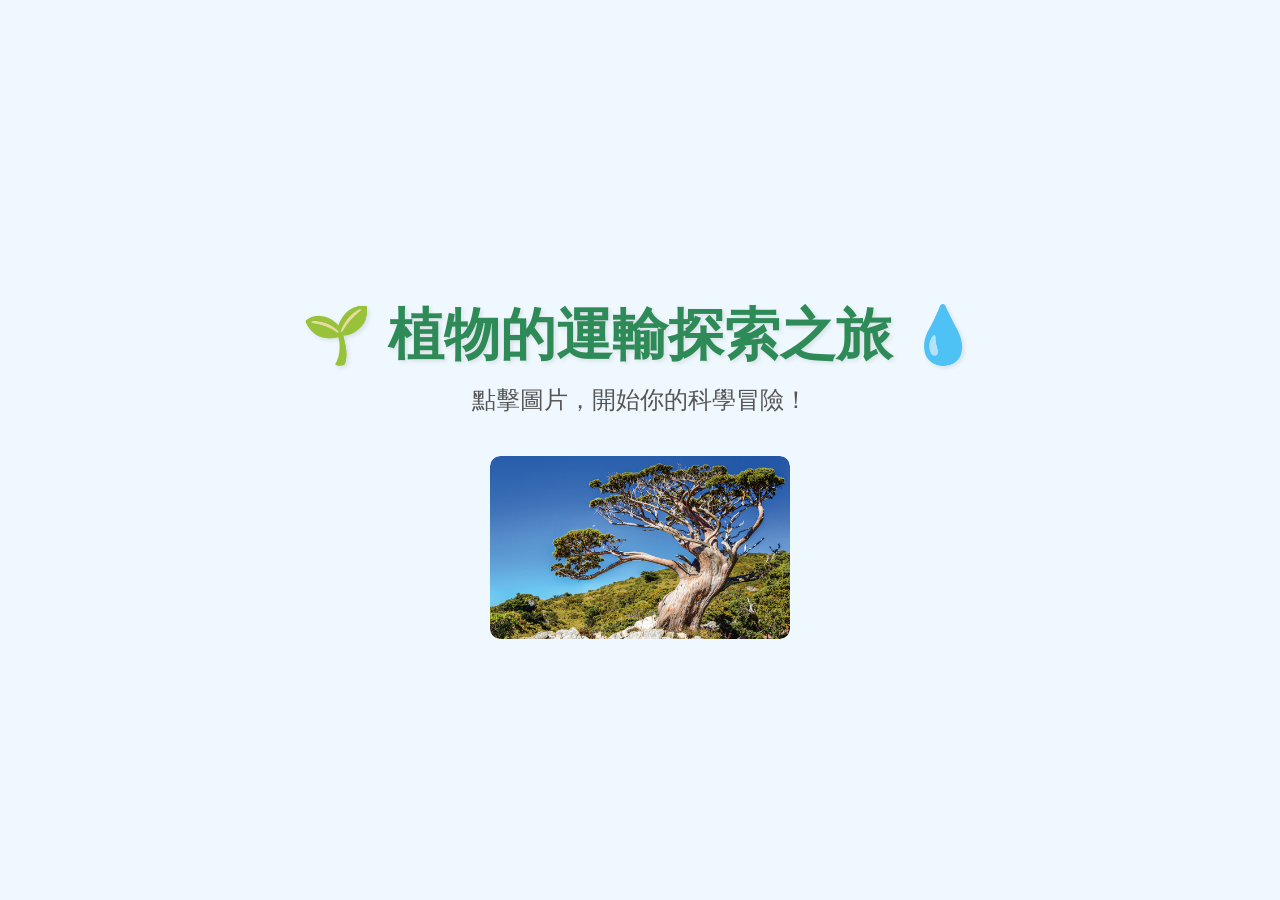
==== index.html @ 2b8f7c24 "Add files via upload" ====
<!DOCTYPE html>
<html lang="zh-Hant">
<head>
    <meta charset="UTF-8">
    <meta name="viewport" content="width=device-width, initial-scale=1.0">
    <title>植物的運輸探索之旅</title>
    <style>
        /* 設置全螢幕背景和基本文字樣式 */
        body {
            margin: 0;
            padding: 0;
            height: 100vh; /* 視埠高度 */
            display: flex; /* 啟用 Flexbox */
            flex-direction: column; /* 垂直排列 */
            justify-content: center; /* 垂直居中內容 */
            align-items: center; /* 水平居中內容 */
            font-family: '微軟正黑體', 'Microsoft JhengHei', sans-serif;
            background-color: #f0f8ff; /* 淺藍色背景 */
            color: #333;
            text-align: center; /* 確保內部文字置中 */
        }

        /* 標題區塊樣式 */
        .header-content {
            margin-bottom: 40px;
        }

        /* 大標題樣式 */
        h1 {
            font-size: 3.5em; /* 較大的字體 */
            color: #2e8b57; /* 墨綠色 */
            margin-bottom: 10px;
            text-shadow: 2px 2px 4px rgba(0, 0, 0, 0.1);
        }

        /* 副標題樣式 */
        p {
            font-size: 1.5em;
            color: #555;
            margin: 0;
        }

        /* 圖片按鈕樣式 (使用 <a> 標籤模擬按鈕) */
        .image-button {
            display: inline-block; /* 允許應用寬度和過渡效果 */
            border: none; /* 無邊框 */
            background: none; /* 無背景 */
            cursor: pointer; /* 鼠標變為手形 */
            padding: 0;
            transition: transform 0.2s, box-shadow 0.2s; /* 添加過渡效果 */
            outline: none; /* 移除預設焦點外框 */
            border-radius: 10px; /* 輕微圓角 */
            overflow: hidden; /* 確保陰影適用於整個按鈕區域 */
        }

        /* 圖片樣式 */
        .image-button img {
            width: 300px; /* 圖片寬度，可調整 */
            height: auto;
            display: block;
            border-radius: 10px; /* 輕微圓角 */
            box-shadow: 0 4px 8px rgba(0, 0, 0, 0.2); /* 預設陰影 */
        }

        /* 滑鼠懸停和焦點時的效果 */
        .image-button:hover, .image-button:focus {
            transform: scale(1.05); /* 放大效果 */
            box-shadow: 0 6px 12px rgba(0, 0, 0, 0.3); /* 強化陰影 */
        }

        /* 點擊時的效果 */
        .image-button:focus:active {
            transform: scale(0.98); /* 點擊時輕微縮小 */
        }

    </style>
</head>
<body>

    <div class="header-content">
        <h1>🌱 植物的運輸探索之旅 💧</h1>
        <p>點擊圖片，開始你的科學冒險！</p>
    </div>

    <a href="1.html" class="image-button" role="button" tabindex="0">
        <img src="0.png" alt="開始探索按鈕" id="start-button-img">
    </a>

    <script>
        document.addEventListener('DOMContentLoaded', () => {
            const imageButton = document.querySelector('.image-button');
            const targetUrl = '1.html';

            // 處理鍵盤事件，用於 Space 鍵觸發點擊
            // 由於 <a> 標籤默認支援 Enter 鍵導航，此處主要處理 Space 鍵。
            imageButton.addEventListener('keydown', (event) => {
                // 檢查是否為 Space 鍵 (event.code === 'Space')
                if (event.code === 'Space') {
                    // 阻止 Space 鍵的默認行為（如滾動頁面）
                    event.preventDefault();
                    // 導航到目標 URL
                    window.location.href = targetUrl;
                }
            });
        });
    </script>

</body>
</html>
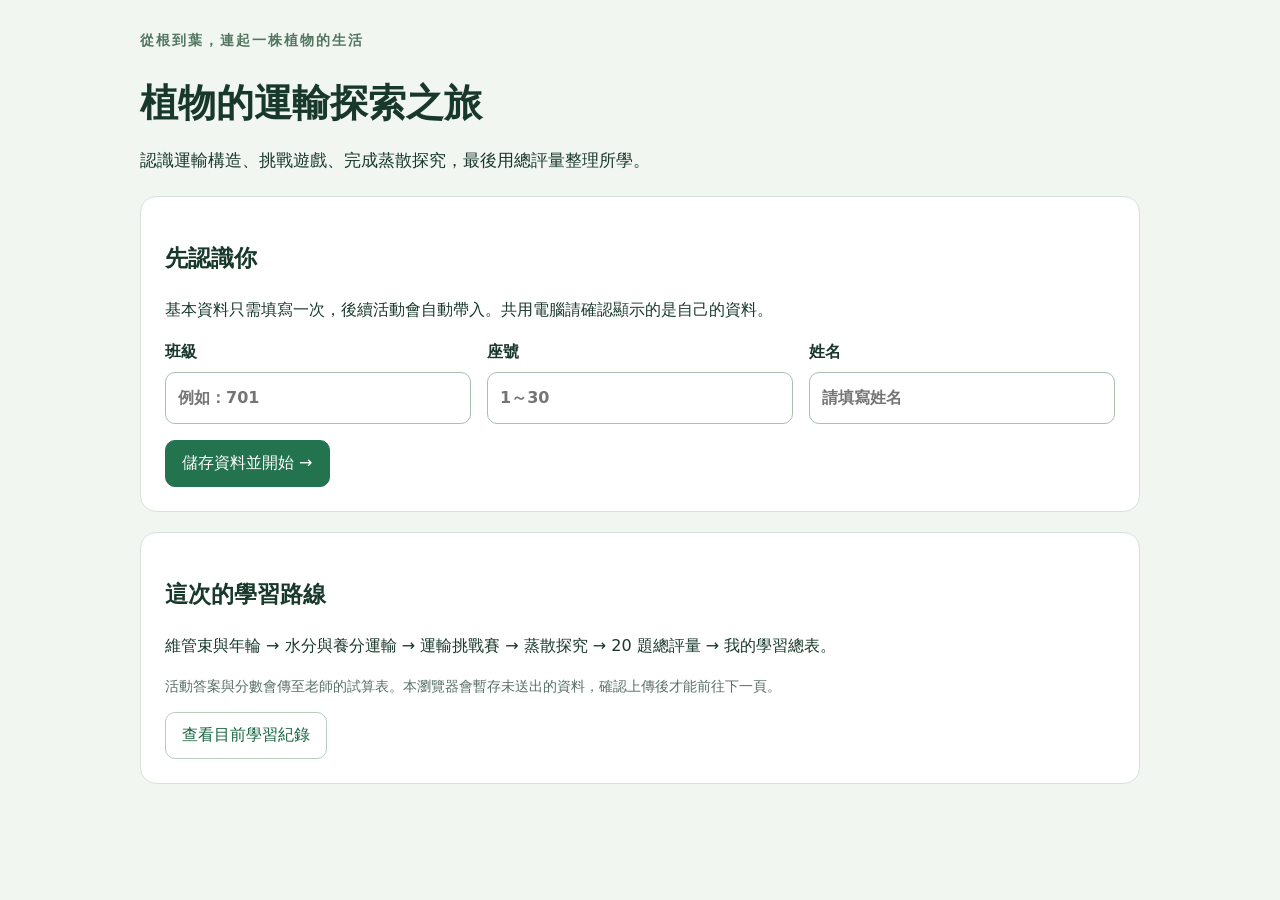
==== commit 60bffbe0: "Integrate transport lessons, videos, learning scores and Sheets submissions" ====
--- a/index.html
+++ b/index.html
@@ -1,109 +1,6 @@
-<!DOCTYPE html>
-<html lang="zh-Hant">
-<head>
-    <meta charset="UTF-8">
-    <meta name="viewport" content="width=device-width, initial-scale=1.0">
-    <title>植物的運輸探索之旅</title>
-    <style>
-        /* 設置全螢幕背景和基本文字樣式 */
-        body {
-            margin: 0;
-            padding: 0;
-            height: 100vh; /* 視埠高度 */
-            display: flex; /* 啟用 Flexbox */
-            flex-direction: column; /* 垂直排列 */
-            justify-content: center; /* 垂直居中內容 */
-            align-items: center; /* 水平居中內容 */
-            font-family: '微軟正黑體', 'Microsoft JhengHei', sans-serif;
-            background-color: #f0f8ff; /* 淺藍色背景 */
-            color: #333;
-            text-align: center; /* 確保內部文字置中 */
-        }
-
-        /* 標題區塊樣式 */
-        .header-content {
-            margin-bottom: 40px;
-        }
-
-        /* 大標題樣式 */
-        h1 {
-            font-size: 3.5em; /* 較大的字體 */
-            color: #2e8b57; /* 墨綠色 */
-            margin-bottom: 10px;
-            text-shadow: 2px 2px 4px rgba(0, 0, 0, 0.1);
-        }
-
-        /* 副標題樣式 */
-        p {
-            font-size: 1.5em;
-            color: #555;
-            margin: 0;
-        }
-
-        /* 圖片按鈕樣式 (使用 <a> 標籤模擬按鈕) */
-        .image-button {
-            display: inline-block; /* 允許應用寬度和過渡效果 */
-            border: none; /* 無邊框 */
-            background: none; /* 無背景 */
-            cursor: pointer; /* 鼠標變為手形 */
-            padding: 0;
-            transition: transform 0.2s, box-shadow 0.2s; /* 添加過渡效果 */
-            outline: none; /* 移除預設焦點外框 */
-            border-radius: 10px; /* 輕微圓角 */
-            overflow: hidden; /* 確保陰影適用於整個按鈕區域 */
-        }
-
-        /* 圖片樣式 */
-        .image-button img {
-            width: 300px; /* 圖片寬度，可調整 */
-            height: auto;
-            display: block;
-            border-radius: 10px; /* 輕微圓角 */
-            box-shadow: 0 4px 8px rgba(0, 0, 0, 0.2); /* 預設陰影 */
-        }
-
-        /* 滑鼠懸停和焦點時的效果 */
-        .image-button:hover, .image-button:focus {
-            transform: scale(1.05); /* 放大效果 */
-            box-shadow: 0 6px 12px rgba(0, 0, 0, 0.3); /* 強化陰影 */
-        }
-
-        /* 點擊時的效果 */
-        .image-button:focus:active {
-            transform: scale(0.98); /* 點擊時輕微縮小 */
-        }
-
-    </style>
-</head>
-<body>
-
-    <div class="header-content">
-        <h1>🌱 植物的運輸探索之旅 💧</h1>
-        <p>點擊圖片，開始你的科學冒險！</p>
-    </div>
-
-    <a href="1.html" class="image-button" role="button" tabindex="0">
-        <img src="0.png" alt="開始探索按鈕" id="start-button-img">
-    </a>
-
-    <script>
-        document.addEventListener('DOMContentLoaded', () => {
-            const imageButton = document.querySelector('.image-button');
-            const targetUrl = '1.html';
-
-            // 處理鍵盤事件，用於 Space 鍵觸發點擊
-            // 由於 <a> 標籤默認支援 Enter 鍵導航，此處主要處理 Space 鍵。
-            imageButton.addEventListener('keydown', (event) => {
-                // 檢查是否為 Space 鍵 (event.code === 'Space')
-                if (event.code === 'Space') {
-                    // 阻止 Space 鍵的默認行為（如滾動頁面）
-                    event.preventDefault();
-                    // 導航到目標 URL
-                    window.location.href = targetUrl;
-                }
-            });
-        });
-    </script>
-
-</body>
-</html>+<!doctype html>
+<html lang="zh-Hant"><head><meta charset="utf-8"><meta name="viewport" content="width=device-width,initial-scale=1"><title>植物的運輸探索之旅</title><link rel="stylesheet" href="course.css"><script src="course-config.js"></script><script src="course.js"></script></head><body class="pt-page"><main class="pt-main"><div class="pt-kicker">從根到葉，連起一株植物的生活</div><h1>植物的運輸探索之旅</h1><p>認識運輸構造、挑戰遊戲、完成蒸散探究，最後用總評量整理所學。</p><section class="pt-panel"><h2>先認識你</h2><p>基本資料只需填寫一次，後續活動會自動帶入。共用電腦請確認顯示的是自己的資料。</p><form id="student-form"><div class="pt-fields"><label>班級<input name="class" required maxlength="40" placeholder="例如：701" autocomplete="off"></label><label>座號<input name="seat" required inputmode="numeric" pattern="0?[1-9]|[12][0-9]|30" maxlength="2" placeholder="1～30" title="請輸入 1～30 的整數座號" autocomplete="off"></label><label>姓名<input name="name" required maxlength="50" placeholder="請填寫姓名" autocomplete="off"></label></div><p id="profile-message" role="status" aria-live="polite"></p><button class="pt-button primary" type="submit">儲存資料並開始 →</button></form></section><section class="pt-panel"><h2>這次的學習路線</h2><p>維管束與年輪 → 水分與養分運輸 → 運輸挑戰賽 → 蒸散探究 → 20 題總評量 → 我的學習總表。</p><p class="pt-hint">活動答案與分數會傳至老師的試算表。本瀏覽器會暫存未送出的資料，確認上傳後才能前往下一頁。</p><a class="pt-button" href="10.html">查看目前學習紀錄</a></section></main><script>
+const form=document.getElementById('student-form');
+const prior=PT.profile();if(prior)for(const key of ['class','seat','name'])form.elements[key].value=prior[key];
+form.addEventListener('submit',event=>{event.preventDefault();try{if(!PT.startProfile({class:form.elements.class.value,seat:form.elements.seat.value,name:form.elements.name.value}))return;const requested=new URLSearchParams(location.search).get('return');location.href=/^(?:[1-9]|10)\.html$/.test(requested||'')?requested:'1.html';}catch(err){document.getElementById('profile-message').textContent=err.message;}});
+</script></body></html>
--- a/course.css
+++ b/course.css
@@ -0,0 +1,33 @@
+:root{--pt-ink:#18382b;--pt-brand:#23734f;--pt-bg:#f1f6f1;--pt-line:#d6e3d8}
+.pt-bar,.pt-panel{box-sizing:border-box;font:16px/1.65 system-ui,"Microsoft JhengHei",sans-serif;color:var(--pt-ink);background:#fff;border:1px solid var(--pt-line);border-radius:16px;max-width:1100px;margin:16px auto;padding:16px 20px;text-align:left}
+.pt-bar{position:relative;z-index:2;width:calc(100% - 32px);margin:10px auto;padding:8px 12px;border-radius:12px;box-shadow:0 4px 18px #18382b08;font-size:14px}
+.pt-bar-top,.pt-actions{display:flex;gap:12px;align-items:center;flex-wrap:wrap;justify-content:space-between}
+.pt-bar a,.pt-panel a{color:#17653f}.pt-bar button,.pt-button{font:inherit;padding:9px 16px;border:1px solid #b7cdbd;border-radius:10px;background:#fff;color:var(--pt-ink);cursor:pointer;text-decoration:none;display:inline-block}
+.pt-button.primary{background:var(--pt-brand);color:#fff;border-color:var(--pt-brand)}
+.pt-bar button:disabled,.pt-button:disabled{opacity:.55;cursor:wait}
+.pt-status{margin:6px 0 0;font-size:13px}.pt-status.error{color:#9a3412}.pt-status.ok{color:#17653f}
+.pt-hint{font-size:14px;color:#587065}.pt-fields{display:grid;grid-template-columns:repeat(3,1fr);gap:16px}.pt-fields label{display:block;font-weight:650}
+.pt-fields input{display:block;box-sizing:border-box;width:100%;font:inherit;padding:12px;border:1px solid #a9bfb0;border-radius:10px;margin-top:6px}
+.pt-page{margin:0;background:var(--pt-bg);color:var(--pt-ink);font:17px/1.75 system-ui,"Microsoft JhengHei",sans-serif}
+.pt-main{max-width:1000px;margin:28px auto 60px;padding:0 18px}.pt-main h1{font-size:clamp(26px,4vw,38px);line-height:1.35;margin-bottom:12px}
+.pt-main h2{font-size:23px}.pt-main .pt-panel{margin:20px 0;padding:24px}.pt-kicker{font-size:14px;letter-spacing:2px;font-weight:700;color:#527660}
+.pt-question{border:1px solid var(--pt-line);border-radius:14px;padding:20px;margin:18px 0;background:#fff}.pt-question legend{font-weight:700;padding:0 8px}
+.pt-option{display:flex;align-items:flex-start;gap:12px;padding:10px 12px;margin:8px 0;background:#f5f8f4;border:1px solid transparent;border-radius:10px;cursor:pointer}
+.pt-option:has(input:checked){border-color:var(--pt-brand);background:#e8f4e9}.pt-option input{margin:7px 0 0;accent-color:var(--pt-brand)}
+.pt-explanation{padding:12px;background:#f2f6ef;margin:12px 0 0;font-size:15px}.pt-correct{border-color:#23734f}.pt-wrong{border-color:#bd6428}
+.pt-score{font-size:44px;font-weight:800;color:var(--pt-brand)}.pt-table-wrap{overflow-x:auto}.pt-table{border-collapse:collapse;width:100%;text-align:left;font-size:15px}.pt-table th,.pt-table td{padding:13px 10px;border-bottom:1px solid var(--pt-line)}
+.pt-lesson-video{box-sizing:border-box;width:100%;margin:0 0 24px;padding:16px;background:#fff;border:1px solid var(--pt-line);border-radius:16px;text-align:left}
+.pt-lesson-video h2{margin:0 0 12px;font-size:20px;line-height:1.5;color:var(--pt-ink)}
+.pt-lesson-video video{display:block;width:100%;height:auto;aspect-ratio:16/9;background:#101b17;border-radius:10px}
+.pt-lesson-video .pt-hint{margin:10px 0 0;font-size:14px;line-height:1.6}
+.pt-learning-score{position:fixed;right:12px;bottom:calc(var(--pt-dock-bottom,12px) + env(safe-area-inset-bottom,0px));z-index:40;box-sizing:border-box;width:162px;max-width:calc(100vw - 24px);margin:0;padding:0;color:#18382b;font:13px/1.5 system-ui,"Microsoft JhengHei",sans-serif;text-align:left}
+.pt-learning-score>summary{display:flex;flex-direction:column;align-items:center;gap:2px;padding:7px 9px;list-style:none;cursor:pointer;white-space:nowrap;background:#fffdf1;border:1px solid #d2b86c;border-radius:12px;box-shadow:0 3px 12px #18382b16}
+.pt-learning-score>summary::-webkit-details-marker{display:none}.pt-learning-score>summary:focus-visible{outline:3px solid #dca840;outline-offset:2px}
+.pt-learning-score>summary>*{pointer-events:none}
+.pt-learning-score #pt-student{font-size:12px;color:#587065;max-width:100%;overflow:hidden;text-overflow:ellipsis}.pt-dock-scoreline{display:flex;align-items:center;gap:5px;font-size:12px}.pt-learning-score output{font-size:14px;font-weight:750;color:#17653f}.pt-learning-popover{position:absolute;right:0;bottom:calc(100% + 8px);z-index:80;width:min(300px,calc(100vw - 40px));max-height:min(400px,calc(100vh - 120px));overflow-y:auto;box-sizing:border-box;padding:12px 14px;background:#fffdf5;border:1px solid #d2b86c;border-radius:12px;box-shadow:0 6px 22px #18382b24;white-space:normal}
+.pt-learning-score:not([open])>.pt-learning-popover{display:none}.pt-learning-popover p{font-size:13px;line-height:1.6;margin:8px 0 0}#pt-learning-done{color:#587065}
+.pt-dock-actions{position:static;display:flex;gap:8px;flex-wrap:wrap;align-items:center;margin:10px 0 0;padding:0;background:transparent}.pt-dock-actions a{color:#17653f;font-size:13px}.pt-dock-actions button{font:inherit;color:#18382b;background:#fff;border:1px solid #b7cdbd;border-radius:8px;padding:5px 8px;cursor:pointer}
+@media print{.pt-learning-score{display:none!important}}
+.pt-table th{background:#eff5ef}.pt-main a:focus-visible,.pt-bar a:focus-visible,button:focus-visible,input:focus-visible{outline:3px solid #dca840;outline-offset:3px}
+[hidden]{display:none!important}@media(max-width:620px){.pt-fields{grid-template-columns:1fr}.pt-main .pt-panel{padding:18px}.pt-question{padding:14px}.pt-bar-top{align-items:center}}
+@media print{.pt-bar,.pt-actions,button{display:none!important}.pt-page{background:#fff}.pt-panel,.pt-question{break-inside:avoid;box-shadow:none}.pt-main{margin:0;max-width:none}}
